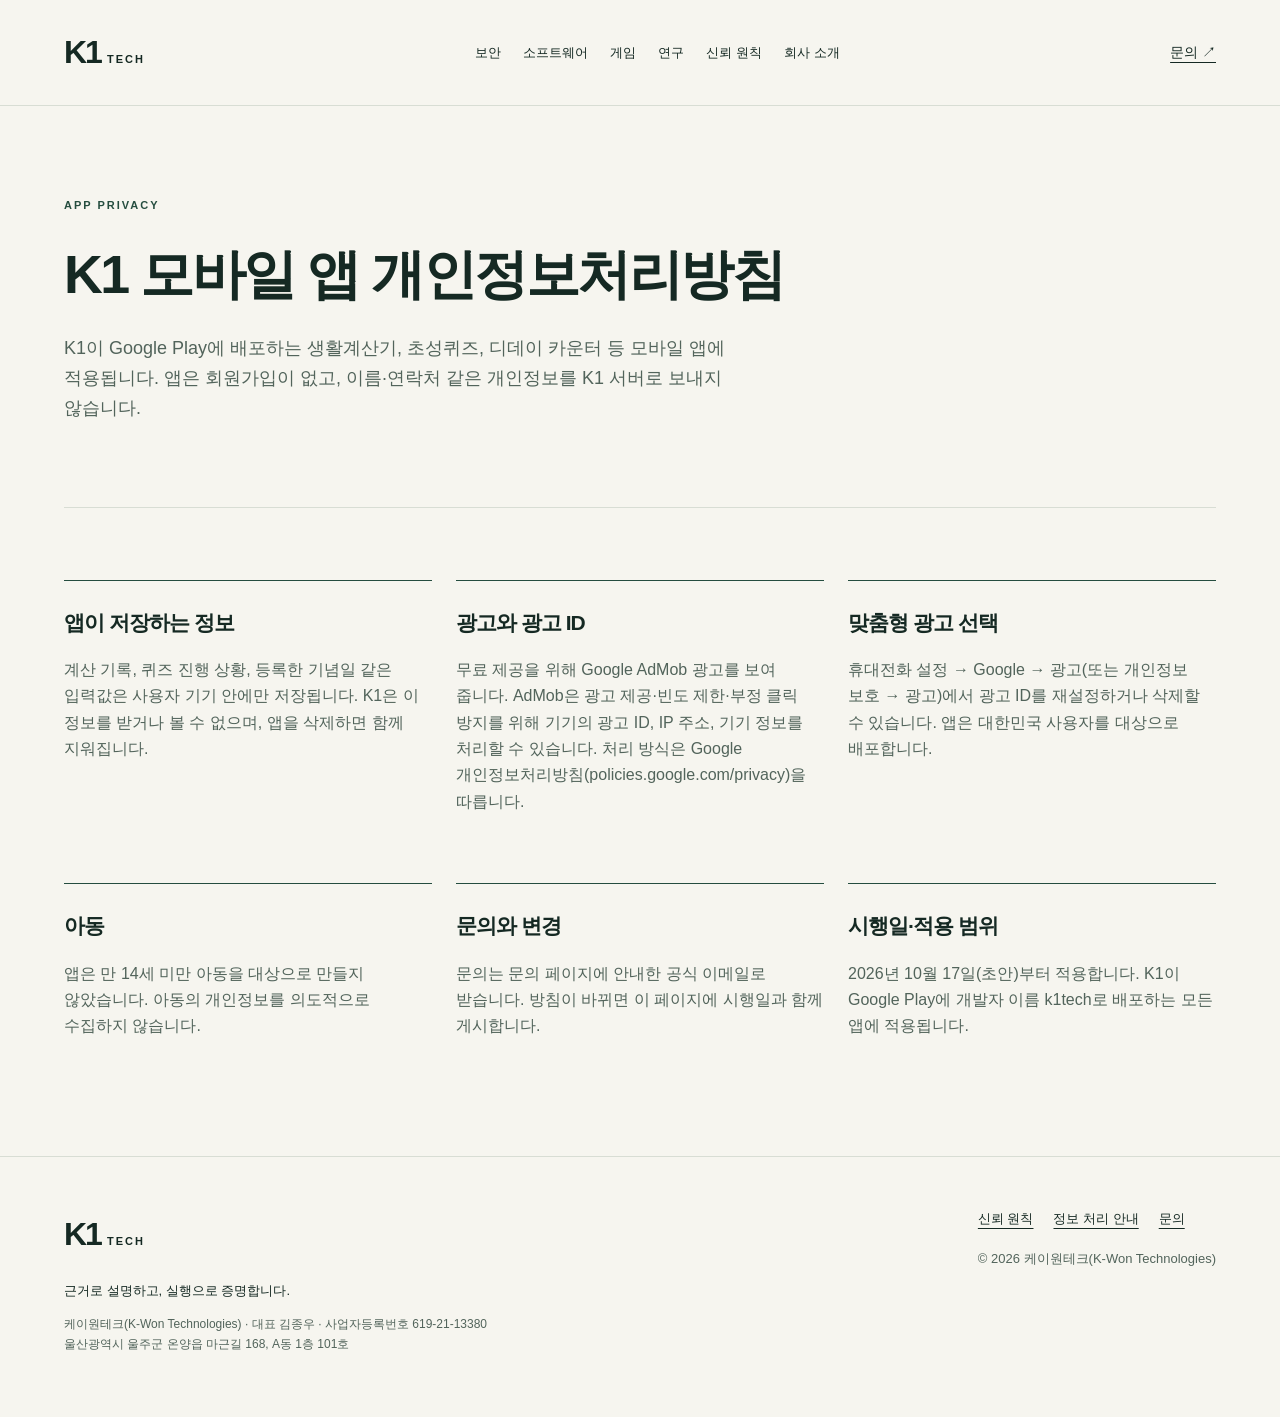
==== apps/privacy/index.html @ b2b2bd6d "deploy: k1tech-web 38b51f6" ====
<!doctype html><html lang="ko"><head><meta charset="utf-8"><meta name="viewport" content="width=device-width,initial-scale=1"><title>K1 모바일 앱 개인정보처리방침 | K1 Tech</title><meta name="description" content="K1이 Google Play에 배포하는 생활계산기, 초성퀴즈, 디데이 카운터 등 모바일 앱에 적용됩니다. 앱은 회원가입이 없고, 이름·연락처 같은 개인정보를 K1 서버로 보내지 않습니다."><meta name="robots" content="noindex,nofollow"><meta property="og:title" content="K1 모바일 앱 개인정보처리방침 | K1 Tech"><meta property="og:description" content="K1이 Google Play에 배포하는 생활계산기, 초성퀴즈, 디데이 카운터 등 모바일 앱에 적용됩니다. 앱은 회원가입이 없고, 이름·연락처 같은 개인정보를 K1 서버로 보내지 않습니다."><meta property="og:type" content="website"><meta name="theme-color" content="#254d3f"><link rel="icon" href="/favicon.svg" type="image/svg+xml"><link rel="stylesheet" href="/style.css"><script type="module" src="/client.js"></script></head><body><a class="skip" href="#main">본문 바로가기</a><header><a class="brand" href="/" aria-label="K1 Tech 홈">K1<span>TECH</span></a><nav aria-label="주 메뉴"><a href="/security/">보안</a><a href="/software/">소프트웨어</a><a href="/games/">게임</a><a href="/research/">연구</a><a href="/trust/">신뢰 원칙</a><a href="/company/">회사 소개</a></nav><a class="header-cta" href="/contact/">문의 ↗</a></header><main id="main"><section class="hero"><div><p class="eyebrow">APP PRIVACY</p><h1>K1 모바일 앱 개인정보처리방침</h1><p class="intro">K1이 Google Play에 배포하는 생활계산기, 초성퀴즈, 디데이 카운터 등 모바일 앱에 적용됩니다. 앱은 회원가입이 없고, 이름·연락처 같은 개인정보를 K1 서버로 보내지 않습니다.</p></div></section><section><div class="cards"><article class="card"><h2>앱이 저장하는 정보</h2><p>계산 기록, 퀴즈 진행 상황, 등록한 기념일 같은 입력값은 사용자 기기 안에만 저장됩니다. K1은 이 정보를 받거나 볼 수 없으며, 앱을 삭제하면 함께 지워집니다.</p></article><article class="card"><h2>광고와 광고 ID</h2><p>무료 제공을 위해 Google AdMob 광고를 보여 줍니다. AdMob은 광고 제공·빈도 제한·부정 클릭 방지를 위해 기기의 광고 ID, IP 주소, 기기 정보를 처리할 수 있습니다. 처리 방식은 Google 개인정보처리방침(policies.google.com/privacy)을 따릅니다.</p></article><article class="card"><h2>맞춤형 광고 선택</h2><p>휴대전화 설정 → Google → 광고(또는 개인정보 보호 → 광고)에서 광고 ID를 재설정하거나 삭제할 수 있습니다. 앱은 대한민국 사용자를 대상으로 배포합니다.</p></article><article class="card"><h2>아동</h2><p>앱은 만 14세 미만 아동을 대상으로 만들지 않았습니다. 아동의 개인정보를 의도적으로 수집하지 않습니다.</p></article><article class="card"><h2>문의와 변경</h2><p>문의는 문의 페이지에 안내한 공식 이메일로 받습니다. 방침이 바뀌면 이 페이지에 시행일과 함께 게시합니다.</p></article><article class="card"><h2>시행일·적용 범위</h2><p>2026년 10월 17일(초안)부터 적용합니다. K1이 Google Play에 개발자 이름 k1tech로 배포하는 모든 앱에 적용됩니다.</p></article></div></section></main><footer><div><a class="brand" href="/">K1<span>TECH</span></a><p>근거로 설명하고, 실행으로 증명합니다.</p><p class="biz">케이원테크(K-Won Technologies) · 대표 김종우 · 사업자등록번호 619-21-13380<br>울산광역시 울주군 온양읍 마근길 168, A동 1층 101호</p></div><div><a href="/trust/">신뢰 원칙</a><a href="/privacy/">정보 처리 안내</a><a href="/contact/">문의</a><p class="muted">© 2026 케이원테크(K-Won Technologies)</p></div></footer></body></html>
---- style.css ----
@charset "UTF-8";
:root{color-scheme:light;--ink:#152923;--green:#254d3f;--paper:#f6f5ef;--line:#d8ddd4;--muted:#52645b}
*{box-sizing:border-box}body{margin:0;background:var(--paper);color:var(--ink);font-family:Arial,"Malgun Gothic",sans-serif;line-height:1.65;word-break:keep-all;overflow-wrap:anywhere}a{color:inherit;text-underline-offset:5px}a,button,input,textarea,select{touch-action:manipulation}a:focus-visible,button:focus-visible,textarea:focus-visible,select:focus-visible{outline:3px solid #b16521;outline-offset:5px}.skip{position:absolute;top:-80px;left:16px;padding:12px;background:white;z-index:20}.skip:focus{top:10px}header{max-width:1440px;margin:auto;padding:26px 5%;display:flex;align-items:center;gap:35px;border-bottom:1px solid var(--line)}.brand{display:inline-flex;align-items:baseline;gap:6px;font-size:32px;font-weight:800;letter-spacing:-2px;text-decoration:none}.brand span{font-size:11px;letter-spacing:2px}nav{display:flex;gap:22px;flex:1;justify-content:center;flex-wrap:wrap}nav a{font-size:13px;text-decoration:none;padding:7px 0}nav a[aria-current]{text-decoration:underline;text-decoration-thickness:2px}.header-cta{font-size:14px;white-space:nowrap}main,footer{max-width:1280px;margin:auto;padding:0 5%}section{padding:72px 0}.hero{padding:90px 0 65px;border-bottom:1px solid var(--line)}.home{display:grid;grid-template-columns:1.25fr 1fr;gap:80px;align-items:center}.eyebrow{font-size:11px;letter-spacing:2px;font-weight:700;color:var(--green);margin:0 0 28px}h1{font-size:clamp(36px,4.2vw,62px);line-height:1.2;letter-spacing:-2.5px;max-width:850px;margin:0 0 28px}h2{font-size:32px;line-height:1.35;letter-spacing:-1px;font-weight:600;margin:0 0 20px}.intro{font-size:18px;color:var(--muted);max-width:720px}.actions{display:flex;align-items:center;gap:24px;margin-top:32px;flex-wrap:wrap}.button{display:inline-flex;justify-content:center;align-items:center;gap:25px;background:var(--green);color:white;border:1px solid var(--green);padding:15px 22px;font:inherit;font-size:14px;text-decoration:none;cursor:pointer;min-height:48px}.button:hover{background:#18392d}.text-link{font-size:14px}.flow{padding:35px;background:#e8ece2;border-top:3px solid var(--green)}.flow ol{list-style:none;padding:0;margin:0}.flow li{display:flex;gap:22px;font-size:20px;padding:20px 0;border-bottom:1px solid #c9d0c3}.flow li span{font-family:monospace;font-size:12px;color:var(--muted);padding-top:7px}.flow>p:last-child{font-size:13px;margin-top:30px;color:var(--muted)}.cards{display:grid;grid-template-columns:repeat(3,1fr);gap:24px}.card{padding:28px 0;border-top:1px solid var(--green)}.card h2{font-size:21px}.card p{color:var(--muted);font-size:16px}.muted{font-size:13px;color:var(--muted)}.report{background:var(--green);color:white;padding:50px;display:flex;align-items:center;justify-content:space-between;gap:35px}.report .eyebrow{color:#ccdccc}.report p{color:#e4eae3}.secondary{border-color:#e4eae3}.closing{text-align:center}.closing .actions{justify-content:center}.form-section{max-width:760px}.form-grid{display:grid;grid-template-columns:1fr 1fr;gap:24px}label{display:block;font-weight:600;margin-bottom:24px}textarea,select{display:block;width:100%;padding:14px;border:1px solid #86998c;border-radius:0;background:white;color:var(--ink);font:inherit;font-weight:400;margin-top:9px}textarea{resize:vertical}footer{padding-top:45px;padding-bottom:50px;border-top:1px solid var(--line);display:flex;justify-content:space-between;gap:35px;font-size:13px}footer a{display:inline-block;margin-right:20px;padding:6px 0}
@media(max-width:950px){header{gap:15px;flex-wrap:wrap}nav{order:3;flex-basis:100%;width:100%;justify-content:flex-start;gap:10px 23px}.header-cta{margin-left:auto}.home{gap:35px;grid-template-columns:1fr 1fr}.cards{grid-template-columns:repeat(2,1fr)}}
@media(max-width:640px){header{padding:16px 6%}main,footer{padding-left:6%;padding-right:6%}nav{gap:4px 20px}nav a{font-size:12px;min-height:38px}.hero{padding-top:50px}.home{grid-template-columns:1fr}.flow{margin-top:20px;padding:26px}section{padding:45px 0}h1{letter-spacing:-1.5px}.cards,.form-grid{grid-template-columns:1fr}.cards{gap:5px}.report{padding:30px;display:block}.report .button{margin-top:12px}.intro{font-size:17px}footer{display:block}footer>div+div{margin-top:20px}.actions{gap:20px}h2{font-size:28px}}
/* k1tech-web 추가: 사업 라인·단계·사업자 정보 */
.section-head{margin-bottom:34px}.lines{display:grid;grid-template-columns:repeat(3,1fr);gap:24px}.line{display:block;position:relative;padding:30px 28px 56px;background:#fff;border:1px solid var(--line);border-top:3px solid var(--green);text-decoration:none;transition:border-color .15s}.line:hover{border-color:var(--green)}.line .eyebrow{margin-bottom:16px}.line h2{font-size:24px;margin-bottom:12px}.line p{color:var(--muted);margin:0}.line .more{position:absolute;right:26px;bottom:20px;font-size:20px}
.steps{list-style:none;counter-reset:s;padding:0;margin:0;display:grid;gap:0}.steps li{counter-increment:s;display:flex;gap:22px;padding:18px 0;border-bottom:1px solid var(--line);font-size:17px}.steps li::before{content:"0" counter(s);font-family:monospace;font-size:12px;color:var(--muted);padding-top:5px}
.facts dl{display:grid;grid-template-columns:160px 1fr;gap:12px 24px;margin:0;max-width:760px}.facts dt{font-weight:700;color:var(--muted)}.facts dd{margin:0}.biz{font-size:12px;color:var(--muted);line-height:1.7}.contact-email{margin-top:40px;padding-top:30px;border-top:1px solid var(--line)}.contact-email p a{font-size:20px;font-weight:700}
@media(max-width:950px){.lines{grid-template-columns:1fr}}
@media(max-width:640px){.facts dl{grid-template-columns:1fr;gap:2px}.facts dd{margin-bottom:12px}}
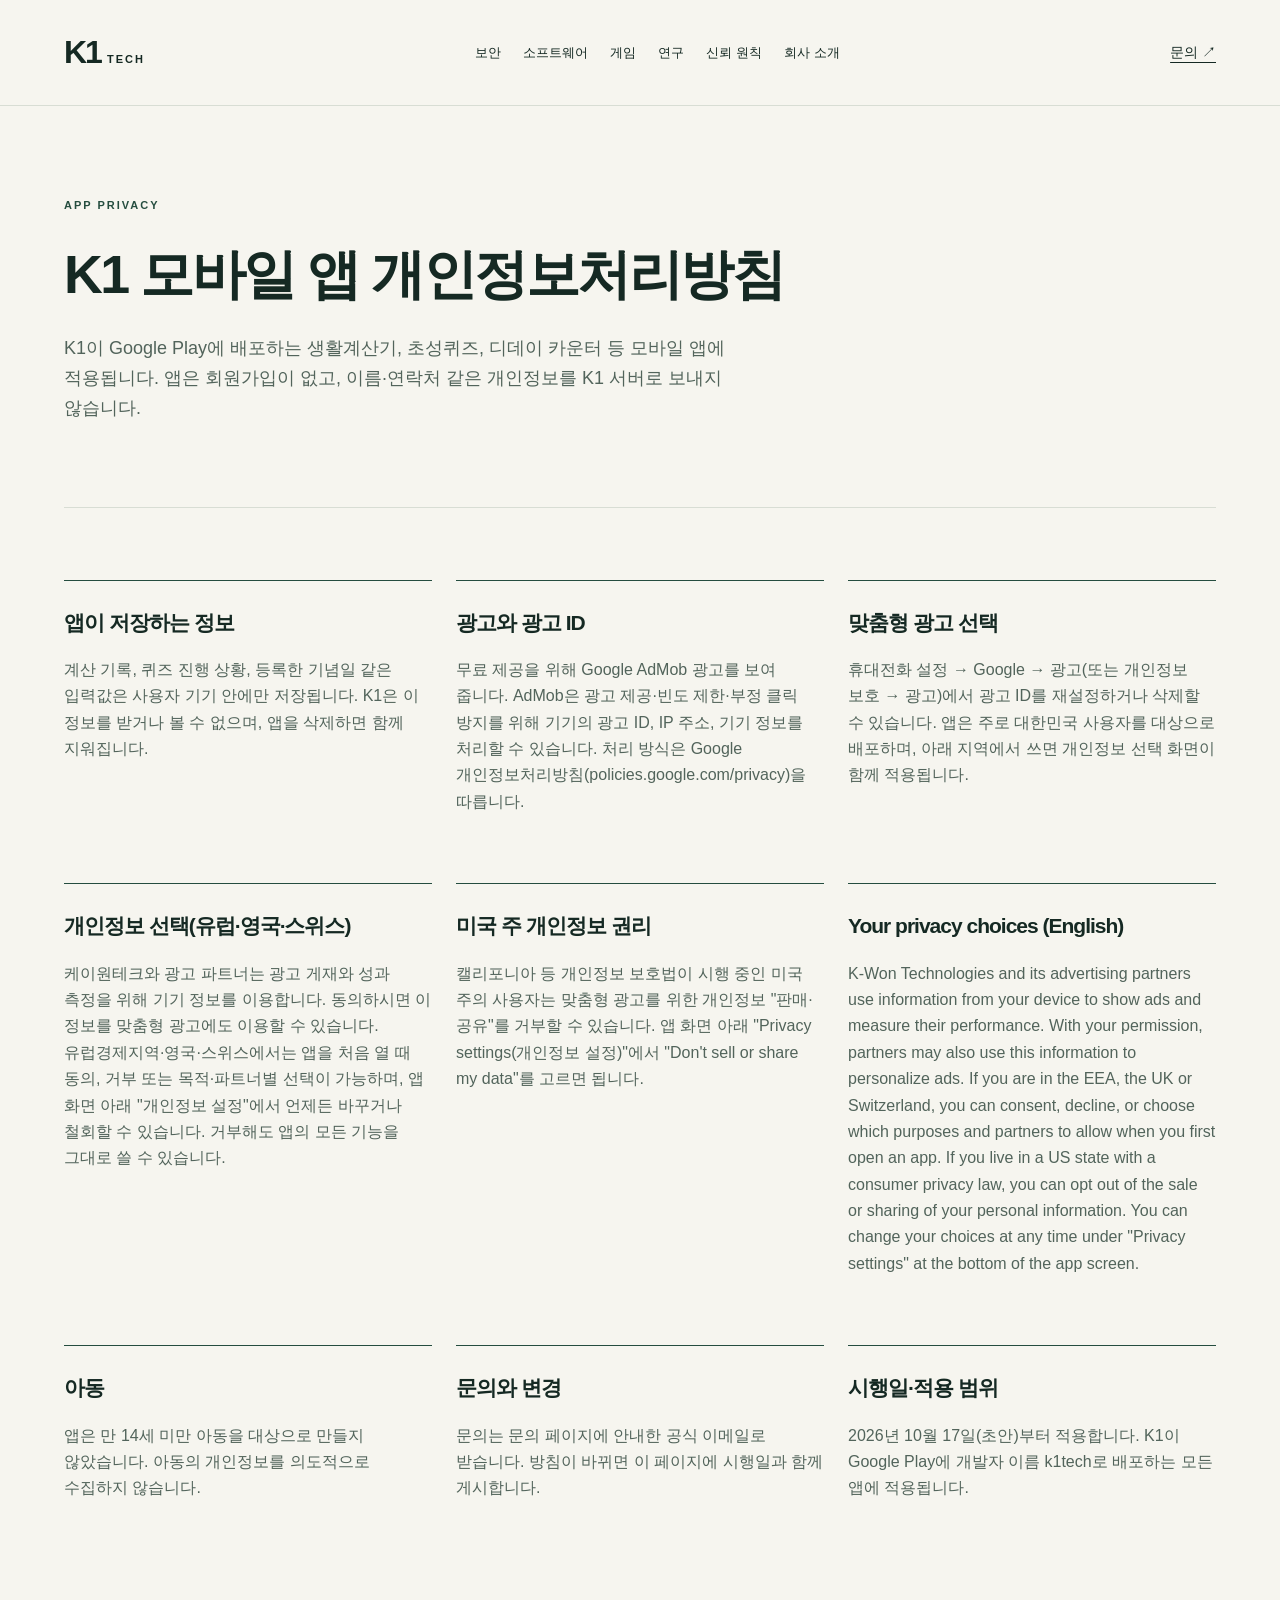
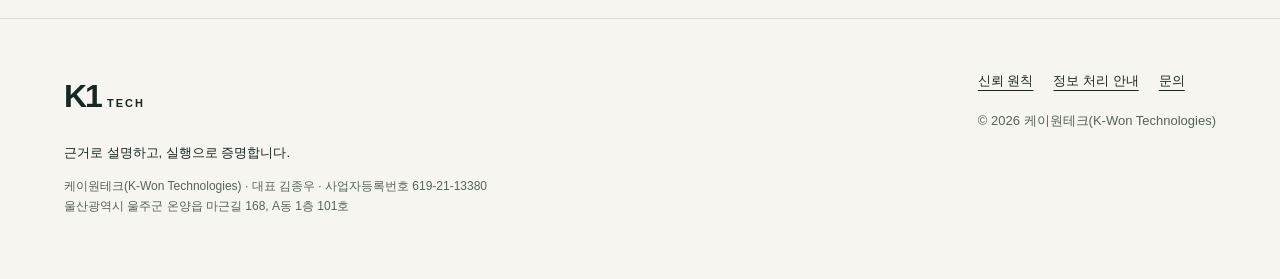
==== commit 81a649ea: "deploy: k1tech-web d674674" ====
--- a/apps/privacy/index.html
+++ b/apps/privacy/index.html
@@ -1 +1 @@
-<!doctype html><html lang="ko"><head><meta charset="utf-8"><meta name="viewport" content="width=device-width,initial-scale=1"><title>K1 모바일 앱 개인정보처리방침 | K1 Tech</title><meta name="description" content="K1이 Google Play에 배포하는 생활계산기, 초성퀴즈, 디데이 카운터 등 모바일 앱에 적용됩니다. 앱은 회원가입이 없고, 이름·연락처 같은 개인정보를 K1 서버로 보내지 않습니다."><meta name="robots" content="noindex,nofollow"><meta property="og:title" content="K1 모바일 앱 개인정보처리방침 | K1 Tech"><meta property="og:description" content="K1이 Google Play에 배포하는 생활계산기, 초성퀴즈, 디데이 카운터 등 모바일 앱에 적용됩니다. 앱은 회원가입이 없고, 이름·연락처 같은 개인정보를 K1 서버로 보내지 않습니다."><meta property="og:type" content="website"><meta name="theme-color" content="#254d3f"><link rel="icon" href="/favicon.svg" type="image/svg+xml"><link rel="stylesheet" href="/style.css"><script type="module" src="/client.js"></script></head><body><a class="skip" href="#main">본문 바로가기</a><header><a class="brand" href="/" aria-label="K1 Tech 홈">K1<span>TECH</span></a><nav aria-label="주 메뉴"><a href="/security/">보안</a><a href="/software/">소프트웨어</a><a href="/games/">게임</a><a href="/research/">연구</a><a href="/trust/">신뢰 원칙</a><a href="/company/">회사 소개</a></nav><a class="header-cta" href="/contact/">문의 ↗</a></header><main id="main"><section class="hero"><div><p class="eyebrow">APP PRIVACY</p><h1>K1 모바일 앱 개인정보처리방침</h1><p class="intro">K1이 Google Play에 배포하는 생활계산기, 초성퀴즈, 디데이 카운터 등 모바일 앱에 적용됩니다. 앱은 회원가입이 없고, 이름·연락처 같은 개인정보를 K1 서버로 보내지 않습니다.</p></div></section><section><div class="cards"><article class="card"><h2>앱이 저장하는 정보</h2><p>계산 기록, 퀴즈 진행 상황, 등록한 기념일 같은 입력값은 사용자 기기 안에만 저장됩니다. K1은 이 정보를 받거나 볼 수 없으며, 앱을 삭제하면 함께 지워집니다.</p></article><article class="card"><h2>광고와 광고 ID</h2><p>무료 제공을 위해 Google AdMob 광고를 보여 줍니다. AdMob은 광고 제공·빈도 제한·부정 클릭 방지를 위해 기기의 광고 ID, IP 주소, 기기 정보를 처리할 수 있습니다. 처리 방식은 Google 개인정보처리방침(policies.google.com/privacy)을 따릅니다.</p></article><article class="card"><h2>맞춤형 광고 선택</h2><p>휴대전화 설정 → Google → 광고(또는 개인정보 보호 → 광고)에서 광고 ID를 재설정하거나 삭제할 수 있습니다. 앱은 대한민국 사용자를 대상으로 배포합니다.</p></article><article class="card"><h2>아동</h2><p>앱은 만 14세 미만 아동을 대상으로 만들지 않았습니다. 아동의 개인정보를 의도적으로 수집하지 않습니다.</p></article><article class="card"><h2>문의와 변경</h2><p>문의는 문의 페이지에 안내한 공식 이메일로 받습니다. 방침이 바뀌면 이 페이지에 시행일과 함께 게시합니다.</p></article><article class="card"><h2>시행일·적용 범위</h2><p>2026년 10월 17일(초안)부터 적용합니다. K1이 Google Play에 개발자 이름 k1tech로 배포하는 모든 앱에 적용됩니다.</p></article></div></section></main><footer><div><a class="brand" href="/">K1<span>TECH</span></a><p>근거로 설명하고, 실행으로 증명합니다.</p><p class="biz">케이원테크(K-Won Technologies) · 대표 김종우 · 사업자등록번호 619-21-13380<br>울산광역시 울주군 온양읍 마근길 168, A동 1층 101호</p></div><div><a href="/trust/">신뢰 원칙</a><a href="/privacy/">정보 처리 안내</a><a href="/contact/">문의</a><p class="muted">© 2026 케이원테크(K-Won Technologies)</p></div></footer></body></html>+<!doctype html><html lang="ko"><head><meta charset="utf-8"><meta name="viewport" content="width=device-width,initial-scale=1"><title>K1 모바일 앱 개인정보처리방침 | K1 Tech</title><meta name="description" content="K1이 Google Play에 배포하는 생활계산기, 초성퀴즈, 디데이 카운터 등 모바일 앱에 적용됩니다. 앱은 회원가입이 없고, 이름·연락처 같은 개인정보를 K1 서버로 보내지 않습니다."><meta name="robots" content="noindex,nofollow"><meta property="og:title" content="K1 모바일 앱 개인정보처리방침 | K1 Tech"><meta property="og:description" content="K1이 Google Play에 배포하는 생활계산기, 초성퀴즈, 디데이 카운터 등 모바일 앱에 적용됩니다. 앱은 회원가입이 없고, 이름·연락처 같은 개인정보를 K1 서버로 보내지 않습니다."><meta property="og:type" content="website"><meta name="theme-color" content="#254d3f"><link rel="icon" href="/favicon.svg" type="image/svg+xml"><link rel="stylesheet" href="/style.css"><script type="module" src="/client.js"></script></head><body><a class="skip" href="#main">본문 바로가기</a><header><a class="brand" href="/" aria-label="K1 Tech 홈">K1<span>TECH</span></a><nav aria-label="주 메뉴"><a href="/security/">보안</a><a href="/software/">소프트웨어</a><a href="/games/">게임</a><a href="/research/">연구</a><a href="/trust/">신뢰 원칙</a><a href="/company/">회사 소개</a></nav><a class="header-cta" href="/contact/">문의 ↗</a></header><main id="main"><section class="hero"><div><p class="eyebrow">APP PRIVACY</p><h1>K1 모바일 앱 개인정보처리방침</h1><p class="intro">K1이 Google Play에 배포하는 생활계산기, 초성퀴즈, 디데이 카운터 등 모바일 앱에 적용됩니다. 앱은 회원가입이 없고, 이름·연락처 같은 개인정보를 K1 서버로 보내지 않습니다.</p></div></section><section><div class="cards"><article class="card"><h2>앱이 저장하는 정보</h2><p>계산 기록, 퀴즈 진행 상황, 등록한 기념일 같은 입력값은 사용자 기기 안에만 저장됩니다. K1은 이 정보를 받거나 볼 수 없으며, 앱을 삭제하면 함께 지워집니다.</p></article><article class="card"><h2>광고와 광고 ID</h2><p>무료 제공을 위해 Google AdMob 광고를 보여 줍니다. AdMob은 광고 제공·빈도 제한·부정 클릭 방지를 위해 기기의 광고 ID, IP 주소, 기기 정보를 처리할 수 있습니다. 처리 방식은 Google 개인정보처리방침(policies.google.com/privacy)을 따릅니다.</p></article><article class="card"><h2>맞춤형 광고 선택</h2><p>휴대전화 설정 → Google → 광고(또는 개인정보 보호 → 광고)에서 광고 ID를 재설정하거나 삭제할 수 있습니다. 앱은 주로 대한민국 사용자를 대상으로 배포하며, 아래 지역에서 쓰면 개인정보 선택 화면이 함께 적용됩니다.</p></article><article class="card"><h2>개인정보 선택(유럽·영국·스위스)</h2><p>케이원테크와 광고 파트너는 광고 게재와 성과 측정을 위해 기기 정보를 이용합니다. 동의하시면 이 정보를 맞춤형 광고에도 이용할 수 있습니다. 유럽경제지역·영국·스위스에서는 앱을 처음 열 때 동의, 거부 또는 목적·파트너별 선택이 가능하며, 앱 화면 아래 &quot;개인정보 설정&quot;에서 언제든 바꾸거나 철회할 수 있습니다. 거부해도 앱의 모든 기능을 그대로 쓸 수 있습니다.</p></article><article class="card"><h2>미국 주 개인정보 권리</h2><p>캘리포니아 등 개인정보 보호법이 시행 중인 미국 주의 사용자는 맞춤형 광고를 위한 개인정보 &quot;판매·공유&quot;를 거부할 수 있습니다. 앱 화면 아래 &quot;Privacy settings(개인정보 설정)&quot;에서 &quot;Don&#39;t sell or share my data&quot;를 고르면 됩니다.</p></article><article class="card"><h2>Your privacy choices (English)</h2><p>K-Won Technologies and its advertising partners use information from your device to show ads and measure their performance. With your permission, partners may also use this information to personalize ads. If you are in the EEA, the UK or Switzerland, you can consent, decline, or choose which purposes and partners to allow when you first open an app. If you live in a US state with a consumer privacy law, you can opt out of the sale or sharing of your personal information. You can change your choices at any time under &quot;Privacy settings&quot; at the bottom of the app screen.</p></article><article class="card"><h2>아동</h2><p>앱은 만 14세 미만 아동을 대상으로 만들지 않았습니다. 아동의 개인정보를 의도적으로 수집하지 않습니다.</p></article><article class="card"><h2>문의와 변경</h2><p>문의는 문의 페이지에 안내한 공식 이메일로 받습니다. 방침이 바뀌면 이 페이지에 시행일과 함께 게시합니다.</p></article><article class="card"><h2>시행일·적용 범위</h2><p>2026년 10월 17일(초안)부터 적용합니다. K1이 Google Play에 개발자 이름 k1tech로 배포하는 모든 앱에 적용됩니다.</p></article></div></section></main><footer><div><a class="brand" href="/">K1<span>TECH</span></a><p>근거로 설명하고, 실행으로 증명합니다.</p><p class="biz">케이원테크(K-Won Technologies) · 대표 김종우 · 사업자등록번호 619-21-13380<br>울산광역시 울주군 온양읍 마근길 168, A동 1층 101호</p></div><div><a href="/trust/">신뢰 원칙</a><a href="/privacy/">정보 처리 안내</a><a href="/contact/">문의</a><p class="muted">© 2026 케이원테크(K-Won Technologies)</p></div></footer></body></html>
